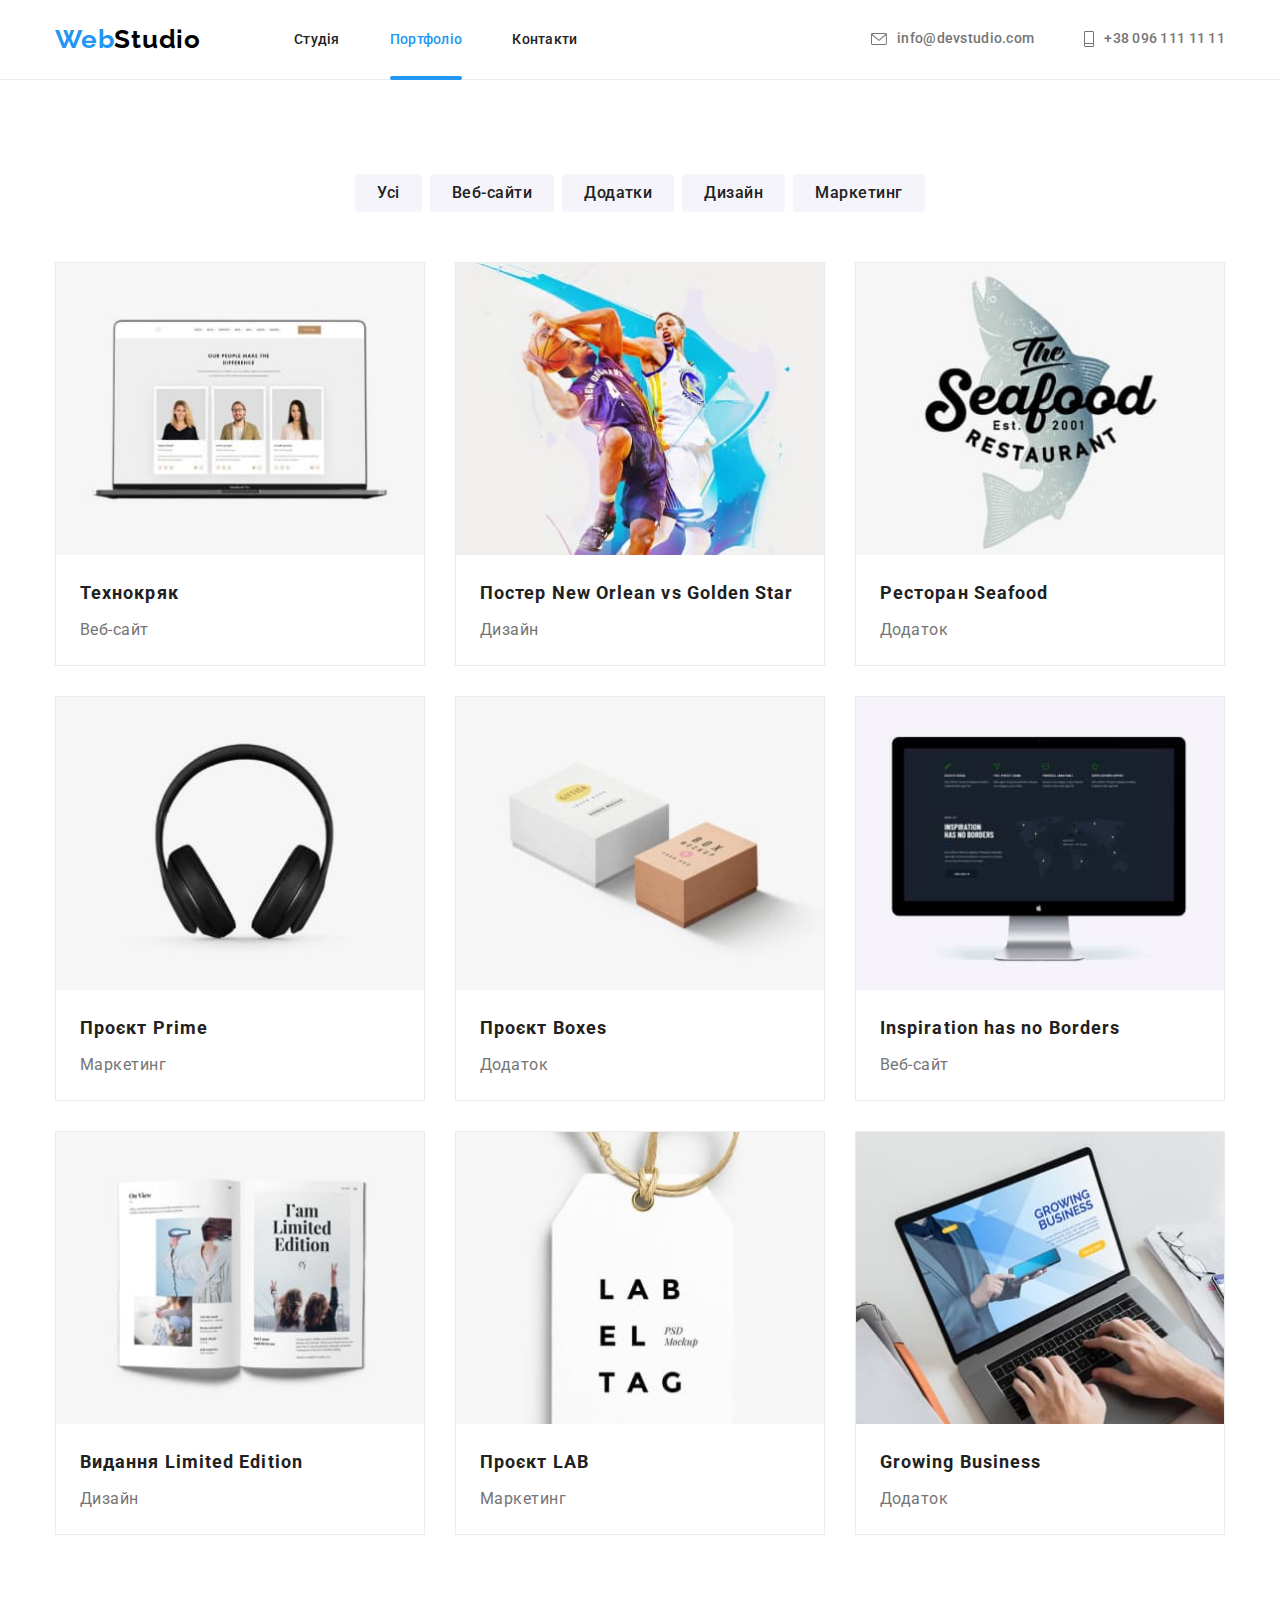
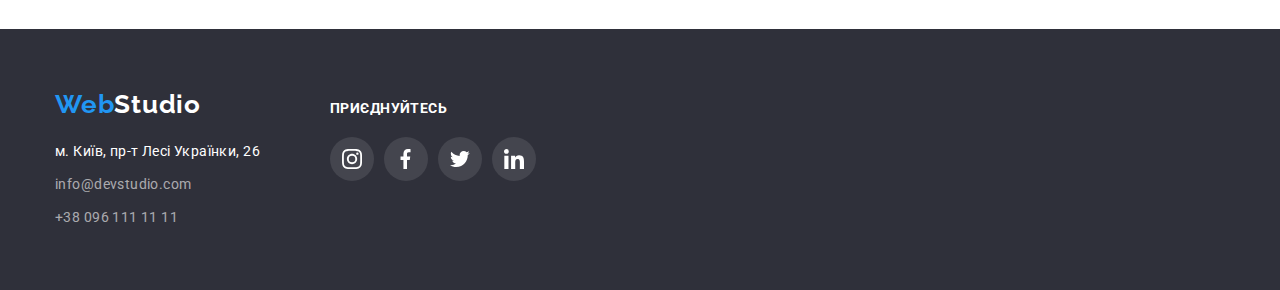
==== portfolio.html @ a6748b1b "add hw05" ====
<!DOCTYPE html>
<html lang="uk">
<head>
	<meta charset="UTF-8">
	<meta http-equiv="X-UA-Compatible" content="IE=edge">
	<meta name="viewport" content="width=<device-width>, initial-scale=1.0">
	<title>WebStudio</title>
	<link href="https://fonts.googleapis.com/css2?family=Raleway:wght@700&family=Roboto:wght@400;500;700;900&display=swap" rel="stylesheet">
	<link rel="stylesheet" href="https://cdnjs.cloudflare.com/ajax/libs/modern-normalize/1.1.0/modern-normalize.min.css">
	<link rel="stylesheet" href="./css/styles.css">
	
</head>
<body>
	<!-- HEADER -->
	<header class="header">
		<div class="container header-main">
			<a href="#" class="header-logo logo"><span>Web</span>Studio</a>
			<nav>
				<ul class="header-list">
					<li><a href="./index.html" class="header-link link">Студія</a></li>
					<li class="active active-portfolio"><a href="./portfolio.html" class="header-link link">Портфоліо</a></li>
					<li><a href="" class="header-link link">Контакти</a></li>
				</ul>
			</nav>
			<ul class="header-item">	
				<li>
					<a href="mailto:info@devstudio.com" class="header-contacts link">
						<svg class="header-mail">
							<use href="./images/icons.svg#icon-mail"></use>
						</svg>
						info@devstudio.com
					</a>
				</li>
				<li>
					<a href="tel:+380961111111" class="header-contacts link">
						<svg class="header-phone">
							<use href="./images/icons.svg#icon-phone"></use>
						</svg>
						+38 096 111 11 11
					</a>
				</li>	
			</ul>
	   </div>
	</header>

	<main>
		<!-- WORKS -->
		<section class="works section">
			<div class="container">
				<h1 class="works-title screen-reader">Портфоліо</h1>
				<ul class="works-item">
					<li>
						<button class="works-button" type="button">Усі</button>
					</li>
					<li>
						<button class="works-button" type="button">Веб-сайти</button>
					</li>
					<li>
						<button class="works-button" type="button">Додатки</button>
					</li>
					<li>
						<button class="works-button" type="button">Дизайн</button>
					</li>
					<li>
						<button class="works-button" type="button">Маркетинг</button>
					</li>
				</ul>
				<ul class="works-list">
					<li>
						<div class="works-image">
							<a href="" class="works-link"> 
								<img src="./images/img8.jpg" alt="Ноутбук" width="370" >
								<p class="works-modal">
									Ресурс пропонує комплексні пропозиції з різним рівнем функціоналу та сервісів. Все це дозволить відвідувачу отримати вичерпні відомості про компанію чи приватну особу.
								</p>
							</a>
					   </div>
						<div class="works-content">
							<h2 class="works-title">Технокряк</h2>
							<p class="works-text">Веб-сайт</p>
						</div>	
					</li>
					<li>
						<div class="works-image">
							<a href="" class="works-link"> 
								<img src="./images/img9.jpg" alt="Два баскетболіста" width="370">
								<p class="works-modal">
									Ресурс пропонує комплексні пропозиції з різним рівнем функціоналу та сервісів. Все це дозволить відвідувачу отримати вичерпні відомості про компанію чи приватну особу.
								</p>
							</a>
					   </div>
						<div class="works-content">
							<h2 class="works-title">Постер New Orlean vs Golden Star</h2>
							<p class="works-text">Дизайн</p>
						</div>	
					</li>
					<li>
						<div class="works-image">
							<a href="" class="works-link"> 
								<img src="./images/img10.jpg" alt="Логотип ресторану" width="370">
								<p class="works-modal">
									Ресурс пропонує комплексні пропозиції з різним рівнем функціоналу та сервісів. Все це дозволить відвідувачу отримати вичерпні відомості про компанію чи приватну особу.
								</p>
							</a>
					   </div>
						<div class="works-content">
							<h2 class="works-title">Ресторан Seafood</h2>
							<p class="works-text">Додаток</p>
						</div>	
					</li>
					<li>
						<div class="works-image">
							<a href="" class="works-link"> 
								<img src="./images/img11.jpg" alt="Навушники" width="370">
								<p class="works-modal">
									Ресурс пропонує комплексні пропозиції з різним рівнем функціоналу та сервісів. Все це дозволить відвідувачу отримати вичерпні відомості про компанію чи приватну особу.
								</p>
							</a>
					   </div>
						<div class="works-content">
							<h2 class="works-title">Проєкт Prime</h2>
							<p class="works-text">Маркетинг</p>
						</div>	
					</li>
					<li>
						<div class="works-image"> 
							<a href="" class="works-link"> 
								<img src="./images/img12.jpg" alt="Дві коробки" width="370">
								<p class="works-modal">
									Ресурс пропонує комплексні пропозиції з різним рівнем функціоналу та сервісів. Все це дозволить відвідувачу отримати вичерпні відомості про компанію чи приватну особу.
								</p>
							</a>
					   </div>
						<div class="works-content">
							<h2 class="works-title">Проєкт Boxes</h2>
							<p class="works-text">Додаток</p>
						</div>	
					</li>
					<li>
						<div class="works-image">
							<a href="" class="works-link"> 
								<img src="./images/img13.jpg" alt="Монітор" width="370">
								<p class="works-modal">
									Ресурс пропонує комплексні пропозиції з різним рівнем функціоналу та сервісів. Все це дозволить відвідувачу отримати вичерпні відомості про компанію чи приватну особу.
								</p>
							</a>
					   </div>
						<div class="works-content">
							<h2 class="works-title">Inspiration has no Borders</h2>
							<p class="works-text">Веб-сайт</p>
						</div>	
					</li>
					<li>
						<div class="works-image">
							<a href="" class="works-link"> 
								<img src="./images/img14.jpg" alt="Книжка" width="370">
								<p class="works-modal">
									Ресурс пропонує комплексні пропозиції з різним рівнем функціоналу та сервісів. Все це дозволить відвідувачу отримати вичерпні відомості про компанію чи приватну особу.
								</p>
							</a>
					   </div>
						<div class="works-content">
							<h2 class="works-title">Видання Limited Edition</h2>
							<p class="works-text">Дизайн</p>
						</div>	
					</li>
					<li>
						<div class="works-image">
							<a href="" class="works-link"> 
								<img src="./images/img15.jpg" alt="Стікер" width="370">
								<p class="works-modal">
									Ресурс пропонує комплексні пропозиції з різним рівнем функціоналу та сервісів. Все це дозволить відвідувачу отримати вичерпні відомості про компанію чи приватну особу.
								</p>
							</a>
					   </div>
						<div class="works-content">
							<h2 class="works-title">Проєкт LAB</h2>
							<p class="works-text">Маркетинг</p>
						</div>	
					</li>
					<li>
						<div class="works-image">
							<a href="" class="works-link"> 
								<img src="./images/img16.jpg" alt="Робота за ноутбуком" width="370">
								<p class="works-modal">
									Ресурс пропонує комплексні пропозиції з різним рівнем функціоналу та сервісів. Все це дозволить відвідувачу отримати вичерпні відомості про компанію чи приватну особу.
								</p>
							</a>
					   </div>
						<div class="works-content">
							<h2 class="works-title">Growing Business</h2>
							<p class="works-text">Додаток</p>
						</div>	
					</li>
				</ul>
		   </div>
		</section>
<!-- FOOTER -->
		<footer class="footer">
			<div class="container footer-container">
				<div class="footer-left">
				<a href="" class="footer-logo logo"><span>Web</span>Studio</a>
				<address>
					<ul class="footer-list">
						<li>
							<a href="https://www.google.com.ua/maps/place/%D0%B1%D1%83%D0%BB%D1%8C%D0%B2%D0%B0%D1%80+%D0%9B%D0%B5%D1%81%D1%96+%D0%A3%D0%BA%D1%80%D0%B0%D1%97%D0%BD%D0%BA%D0%B8,+26,+%D0%9A%D0%B8%D1%97%D0%B2,+02000/@50.4265841,30.5361971,17z/data=!3m1!4b1!4m5!3m4!1s0x40d4cf0e033ecbe9:0x57a4dffefec77da0!8m2!3d50.4265807!4d30.5383858?hl=ua" class="footer-link link-map" target="_blank">м. Київ, пр-т Лесі Українки, 26</a>
						</li>
						<li>
							<a href="mailto:info@devstudio.com" class="footer-link">info@devstudio.com</a>
						</li>
						<li>
							<a href="tel:+380961111111" class="footer-link">+38 096 111 11 11</a>
						</li>
					</ul>
				</address>
				</div>
				<div class="footer-right">
					<p class="footer-text">приєднуйтесь</p>
					<ul class="footer-items">
						<li class="footer-item">
							<a href="#" class="footer-icon">
								<svg width="20" height="20">
									<use href="./images/icons.svg#icon-instagram"></use>
								</svg>
							</a>
						</li>
						<li class="footer-item">
							<a href="#" class="footer-icon">
								<svg width="20" height="20">
									<use href="./images/icons.svg#icon-fb"></use>
								</svg>
							</a>
						</li>
						<li class="footer-item">
							<a href="#" class="footer-icon">
								<svg width="20" height="20">
									<use href="./images/icons.svg#icon-twitt"></use>
								</svg>
							</a>
						</li>
						<li class="footer-item">
							<a href="#" class="footer-icon">
								<svg width="20" height="20">
									<use href="./images/icons.svg#icon-linkedin"></use>
								</svg>
							</a>
						</li>
					</ul>
				</div>
			</div>
		</footer>
	</main>
</body>
---- css/styles.css ----
:root {
  --ff-Roboto: "Roboto", sans-serif;
  --ff-Raleway: "Raleway", sans-serif;
  --main-color-text: #757575;
  --secondary-color-text: #212121;
  --white-color-text: #ffffff;
  --black-color-text: #000000;
  --accent-color: #2196f3;
  --bg-color: #2f303a;
  --button-bg-color: #f5f4fa;
  --footer-link-color: rgba(255, 255, 255, 0.6);
  --team-item-shadow: 0px 1px 3px rgba(0, 0, 0, 0.12),
    0px 1px 1px rgba(0, 0, 0, 0.14), 0px 2px 1px rgba(0, 0, 0, 0.2);
  --works-button-shadow: 0px 3px 1px rgba(0, 0, 0, 0.1),
    0px 1px 2px rgba(0, 0, 0, 0.08), 0px 2px 2px rgba(0, 0, 0, 0.12);
  --header-border: #ececec;
  --margin-li-item: 30px;
  --social-link-color: #afb1b8;
}

h1,
h2,
h3,
h4,
h5,
h6,
p {
  margin: 0;
}

ul,
li {
  margin: 0;
  padding: 0;
}

img {
  display: block;
  max-width: 100%;
  height: auto;
}

body {
  font-family: var(--ff-Roboto);
  color: var(--main-color-text);
  margin: 0;
  padding: 0;
  font-size: 14px;
}
/* font-family: 'Raleway', sans-serif;
font-family: 'Roboto', sans-serif; */

.screen-reader {
  position: absolute;
  white-space: nowrap;
  width: 1px;
  height: 1px;
  overflow: hidden;
  border: 0;
  padding: 0;
  clip: rect(0 0 0 0);
  clip-path: inset(50%);
  margin: -1px;
}

.container {
  max-width: 1200px;
  width: 100%;
  padding: 0 15px;
  margin: 0 auto;
}
/*================= HEADER ======================*/
.header {
  border-bottom: 1px solid var(--header-border);
}

.header-main {
  display: flex;
  align-items: center;
}

.header-logo {
  margin-right: 93px;
}

.logo {
  font-family: var(--ff-Raleway);
  font-weight: 700;
  font-size: 26px;
  line-height: 1.19;
  letter-spacing: 0.03em;
  color: var(--black-color-text);
  text-decoration: none;
}

.logo span {
  color: var(--accent-color);
}

.header-list {
  display: flex;

  list-style: none;
}

.header-list li:not(:last-child) {
  margin-right: 50px;
}

.link {
  font-weight: 500;
  line-height: 1.14;
  letter-spacing: 0.02em;
  text-decoration: none;
}

.header-link {
  display: block;
  padding: 32px 0 31px;

  color: var(--secondary-color-text);

  transition: color 250ms cubic-bezier(0.4, 0, 0.2, 1);
}

.header-link:hover,
.header-link:focus {
  color: var(--accent-color);
}

.active .header-link {
  color: var(--accent-color);
}
.active {
  position: relative;
}
.active::after {
  content: " ";
  position: absolute;
  bottom: -1px;

  width: 100%;
  height: 4px;
  border-radius: 4px;
  background-color: var(--accent-color);
  display: inline-block;
}

.header-item {
  display: flex;
  margin-left: auto;

  list-style: none;
}

.header-item li:not(:last-child) {
  margin-right: 50px;
}

.header-contacts {
  display: flex;
  align-items: center;
  justify-content: center;

  fill: var(--main-color-text);
  color: var(--main-color-text);

  transition: fill 250ms cubic-bezier(0.4, 0, 0.2, 1),
    color 250ms cubic-bezier(0.4, 0, 0.2, 1);
}

.header-contacts:hover,
.header-contacts:focus {
  fill: var(--accent-color);
  color: var(--accent-color);
}

.header-mail {
  width: 16px;
  height: 12px;
  margin-right: 10px;
}

.header-phone {
  width: 10px;
  height: 16px;
  margin-right: 10px;
}

/* ======================SECTION DECISION ====================*/
.section {
  padding: 94px 0;
}

.decision {
  max-width: 1600px;
  min-height: 600px;
  margin: 0 auto;
  padding: 200px 0;
  background-color: var(--bg-color);
  text-align: center;
  background-image: linear-gradient(
      to right,
      rgba(47, 48, 58, 0.4),
      rgba(47, 48, 58, 0.4)
    ),
    url("../images/bg.jpg");
  background-repeat: no-repeat;
  background-size: cover;
  background-position: center;
}

.decision h1 {
  max-width: 700px;
  margin: 0 auto var(--margin-li-item);

  font-weight: 900;
  font-size: 44px;
  line-height: 1.36;
  letter-spacing: 0.06em;

  text-transform: uppercase;
  color: var(--white-color-text);
}

.button {
  display: block;
  margin: 0 auto;
  padding: 8px 32px;

  font-family: var(--ff-Roboto);
  font-weight: 700;
  font-size: 16px;
  line-height: 1.88;
  letter-spacing: 0.06em;
  color: var(--white-color-text);
  background-color: var(--accent-color);
  border-radius: 4px;
  border: 2px solid var(--accent-color);
  cursor: pointer;

  transition: background-color 250ms cubic-bezier(0.4, 0, 0.2, 1),
    color 250ms cubic-bezier(0.4, 0, 0.2, 1);
}

.button:hover {
  background-color: var(--white-color-text);
  color: var(--accent-color);
}

.backdrop {
  position: fixed;
  top: 0;
  left: 0;

  width: 100%;
  height: 100%;

  background-color: rgba(0, 0, 0, 0.2);

  opacity: 1;

  transition: opacity 250ms cubic-bezier(0.4, 0, 0.2, 1);
}

.backdrop.is-hidden {
  opacity: 0;
  pointer-events: none;
  visibility: hidden;
}

.backdrop.is-hidden .modal {
  transform: translate(-50%, -50%) scale(1.1);
  opacity: 0;
}

.modal {
  position: absolute;
  top: 50%;
  left: 50%;

  max-width: 528px;
  width: 100%;
  height: 581px;
  padding: 15px;

  background-color: var(--white-color-text);

  transform: translate(-50%, -50%) scale(1);

  opacity: 1;

  transition: transform 250ms cubic-bezier(0.4, 0, 0.2, 1),
    opacity 250ms cubic-bezier(0.4, 0, 0.2, 1);
}

.modal-button {
  position: absolute;
  top: 8px;
  right: 8px;
  padding: 0;
  margin: 0;

  display: flex;
  justify-content: center;
  align-items: center;

  width: 30px;
  height: 30px;

  border-radius: 50%;
  background-color: var(--white-color-text);
  border: 1px solid rgba(0, 0, 0, 0.1);

  transition: border 250ms cubic-bezier(0.4, 0, 0.2, 1),
    fill 250ms cubic-bezier(0.4, 0, 0.2, 1);
}

.modal-button:hover svg {
  fill: var(--accent-color);
}

/* =================SECTION ADVANTAGES ==================*/

.advantages {
  padding-bottom: 0;
}

.advantages-list {
  display: flex;
  flex-wrap: wrap;
  justify-content: space-between;

  list-style: none;
}

.advantages-list li {
  flex-basis: calc((100% - 90px) / 4);
}

.advantages-list li:not(:last-child) {
  margin-right: 30px;
}

.advantages-svg {
  margin-bottom: 30px;
  padding: 25px 100px;

  width: 270px;
  height: 120px;
  background-color: var(--button-bg-color);
  border-radius: 4px;
}

.advantages-svg use {
  margin: 0 auto;
}

.advantages-subtitle {
  margin-bottom: 10px;

  font-size: 14px;
  line-height: 1.14;
  letter-spacing: 0.03em;
  text-transform: uppercase;
  color: var(--secondary-color-text);
}

.advantages-text {
  line-height: 1.71;
  letter-spacing: 0.03em;
}
/*======================SECTION DOING ====================*/

.doing-title {
  margin-bottom: 50px;
}

.title {
  font-size: 36px;
  line-height: 1.16;
  text-align: center;
  letter-spacing: 0.03em;
  color: var(--secondary-color-text);
}

.doing-items {
  display: flex;
  flex-wrap: wrap;
  justify-content: space-between;

  list-style: none;
}

.doing-items li {
  position: relative;
  flex-basis: calc((100% - 60px) / 3);
}

.doing-items li:not(:last-child) {
  margin-right: 30px;
}

.applications {
  position: absolute;
  bottom: 0;
  left: 0;

  width: 100%;
  display: flex;
  justify-content: center;
  padding: 27px 10px;

  font-weight: 700;
  font-size: 14px;
  line-height: 1.14;
  letter-spacing: 0.03em;
  text-transform: uppercase;
  background-color: rgba(47, 48, 58, 0.8);

  color: var(--white-color-text);
}

/*=================== SECTION TEAM =================*/

.team {
  background-color: var(--button-bg-color);
}

.team-title {
  margin-bottom: 50px;
}

.team-list {
  display: flex;
  flex-wrap: wrap;
  justify-content: space-between;

  list-style: none;
}

.team-item {
  flex-basis: calc((100% - 90px) / 4);

  background-color: var(--white-color-text);
  box-shadow: var(--team-item-shadow);
  border-radius: 0px 0px 4px 4px;
}

.team-item:not(:last-child) {
  margin-right: 30px;
}

.team-content {
  padding: 30px 15px 16px 15px;
  text-align: center;
}

.team-subtitle {
  margin-bottom: 10px;

  font-weight: 500;
  font-size: 16px;
  line-height: 1.18;
  letter-spacing: 0.03em;
  color: var(--secondary-color-text);
}

.team-text {
  font-size: 16px;
  line-height: 1.18;
  letter-spacing: 0.03em;
}

.item-social:not(:last-child) {
  margin-right: 10px;
}
.team-social {
  padding: 0 32px 30px 32px;
  display: flex;
  justify-content: space-between;
  align-items: center;
  list-style: none;
}

.social-link {
  display: inline-flex;
  align-items: center;
  justify-content: center;

  width: 44px;
  height: 44px;
  border-radius: 50%;
  fill: var(--social-link-color);
  transition: background-color 250ms cubic-bezier(0.4, 0, 0.2, 1),
    fill 250ms cubic-bezier(0.4, 0, 0.2, 1);
}

.social-link:hover {
  background-color: var(--accent-color);
  fill: var(--white-color-text);
}

/*=================SECTION CLIENT==================== */

.client-title {
  margin-bottom: 50px;
}

.client-list {
  display: flex;
  justify-content: space-between;

  list-style: none;
}

.client-item:not(:last-child) {
  margin-right: 30px;
}

.client-link {
  display: flex;
  align-items: center;
  justify-content: center;

  width: 170px;
  height: 92px;
  margin: 0 auto;

  border: 1px solid var(--social-link-color);
  border-radius: 4px;
  fill: var(--social-link-color);

  transition: fill 250ms cubic-bezier(0.4, 0, 0.2, 1),
    border 250ms cubic-bezier(0.4, 0, 0.2, 1);
}

.client-link:hover {
  fill: var(--accent-color);
  border: 1px solid var(--accent-color);
}
/*=======================FOOTER ======================*/
.footer {
  padding: 60px 0;
  background-color: var(--bg-color);
}

.footer-container {
  display: flex;
}

.footer-left {
  margin-right: 70px;
}

.footer-logo {
  display: block;
  margin-bottom: 20px;

  color: var(--white-color-text);
}

.footer-list {
  font-style: normal;
  list-style: none;
}

.footer-list li:not(:last-child) {
  margin-bottom: 9px;
}

.footer-link {
  text-decoration: none;
  line-height: 1.71;
  letter-spacing: 0.03em;
  color: var(--footer-link-color);

  transition: color 250ms cubic-bezier(0.4, 0, 0.2, 1);
}

.link-map {
  color: var(--white-color-text);

  transition: color 250ms cubic-bezier(0.4, 0, 0.2, 1);
}

.footer-link:hover,
.footer-link:focus {
  color: var(--white-color-text);
}

.link-map:hover,
.link-map:active {
  color: var(--footer-link-color);
}

.footer-right {
  padding-top: 12px;
}
.footer-text {
  margin-bottom: 20px;

  font-weight: 700;
  line-height: 1.14;
  letter-spacing: 0.03em;
  text-transform: uppercase;
  color: var(--white-color-text);
}

.footer-items {
  display: flex;

  list-style: none;
}

.footer-item:not(:last-child) {
  margin-right: 10px;
}

.footer-icon {
  display: flex;
  align-items: center;
  justify-content: center;

  width: 44px;
  height: 44px;
  border-radius: 50%;
  background-color: rgba(255, 255, 255, 0.1);
  fill: var(--white-color-text);

  transition: background-color 250ms cubic-bezier(0.4, 0, 0.2, 1);
}

.footer-icon:hover {
  background-color: var(--accent-color);
}

/*================ PAGE PORTFOLIO===================*/

/* ===================SECTION PORTFOLIO =================*/

.works-item {
  display: flex;
  justify-content: center;
  margin-bottom: 50px;

  list-style: none;
}

.works-item li:not(:last-child) {
  margin-right: 8px;
}

.works-button {
  display: block;
  padding: 6px 22px;
  font-family: var(--ff-Roboto);
  font-weight: 500;
  font-size: 16px;
  line-height: 1.62;
  text-align: center;
  letter-spacing: 0.03em;
  border: none;
  border-radius: 4px;
  color: var(--secondary-color-text);
  background-color: var(--button-bg-color);
  cursor: pointer;

  transition: background-color 250ms cubic-bezier(0.4, 0, 0.2, 1),
    color cubic-bezier(0.4, 0, 0.2, 1), box-shadow cubic-bezier(0.4, 0, 0.2, 1);
}

.works-button:hover,
.works-button:focus {
  color: var(--white-color-text);
  background-color: var(--accent-color);
  box-shadow: var(--works-button-shadow);
}

.works-list {
  display: flex;
  flex-wrap: wrap;
  justify-content: space-between;

  list-style: none;
}

.works-list li {
  margin-right: 30px;
  margin-bottom: 30px;
  flex-basis: calc((100% - 60px) / 3);

  border: 1px solid var(--header-border);

  transition: box-shadow 250ms cubic-bezier(0.4, 0, 0.2, 1);
}

.works-list li:nth-child(3n) {
  margin-right: 0;
}

.works-list li:nth-last-child(-n + 3) {
  margin-bottom: 0;
}

.works-list li:hover {
  box-shadow: var(--works-button-shadow);
}

.works-image {
  overflow: hidden;
  position: relative;
}

/* .works-link:hover::before {
  opacity: 1;
} */

/* .works-link::before {
  display: inline-block;
  position: absolute;
  content: "";

  width: 100%;
  height: 100%;

  background-color: rgba(33, 150, 243, 0.9);

  transform: translateY(100%);

  transition: transform 250ms cubic-bezier(0.4, 0, 0.2, 1);

   opacity: 0; 
} */

.works-modal {
  position: absolute;
  top: 0;
  left: 0;

  padding: 63px 24px;

  font-weight: 400;
  font-size: 18px;
  line-height: 1.56;
  letter-spacing: 0.03em;

  color: var(--white-color-text);
  background-color: rgba(33, 150, 243, 0.9);

  transform: translateY(100%);

  transition: transform 250ms cubic-bezier(0.4, 0, 0.2, 1);

  /* opacity: 0; */
}

.works-list li:hover .works-link::before {
  transform: translateY(0);
}

.works-list li:hover .works-modal {
  transform: translateY(0);
}

.works-content {
  padding: 20px 24px;
}

.works-title {
  margin-bottom: 4px;

  font-size: 18px;
  line-height: 2;
  letter-spacing: 0.06em;
  color: var(--secondary-color-text);
}

.works-text {
  font-size: 16px;
  line-height: 1.88;
  letter-spacing: 0.03em;
  color: var(--main-color-text);
}
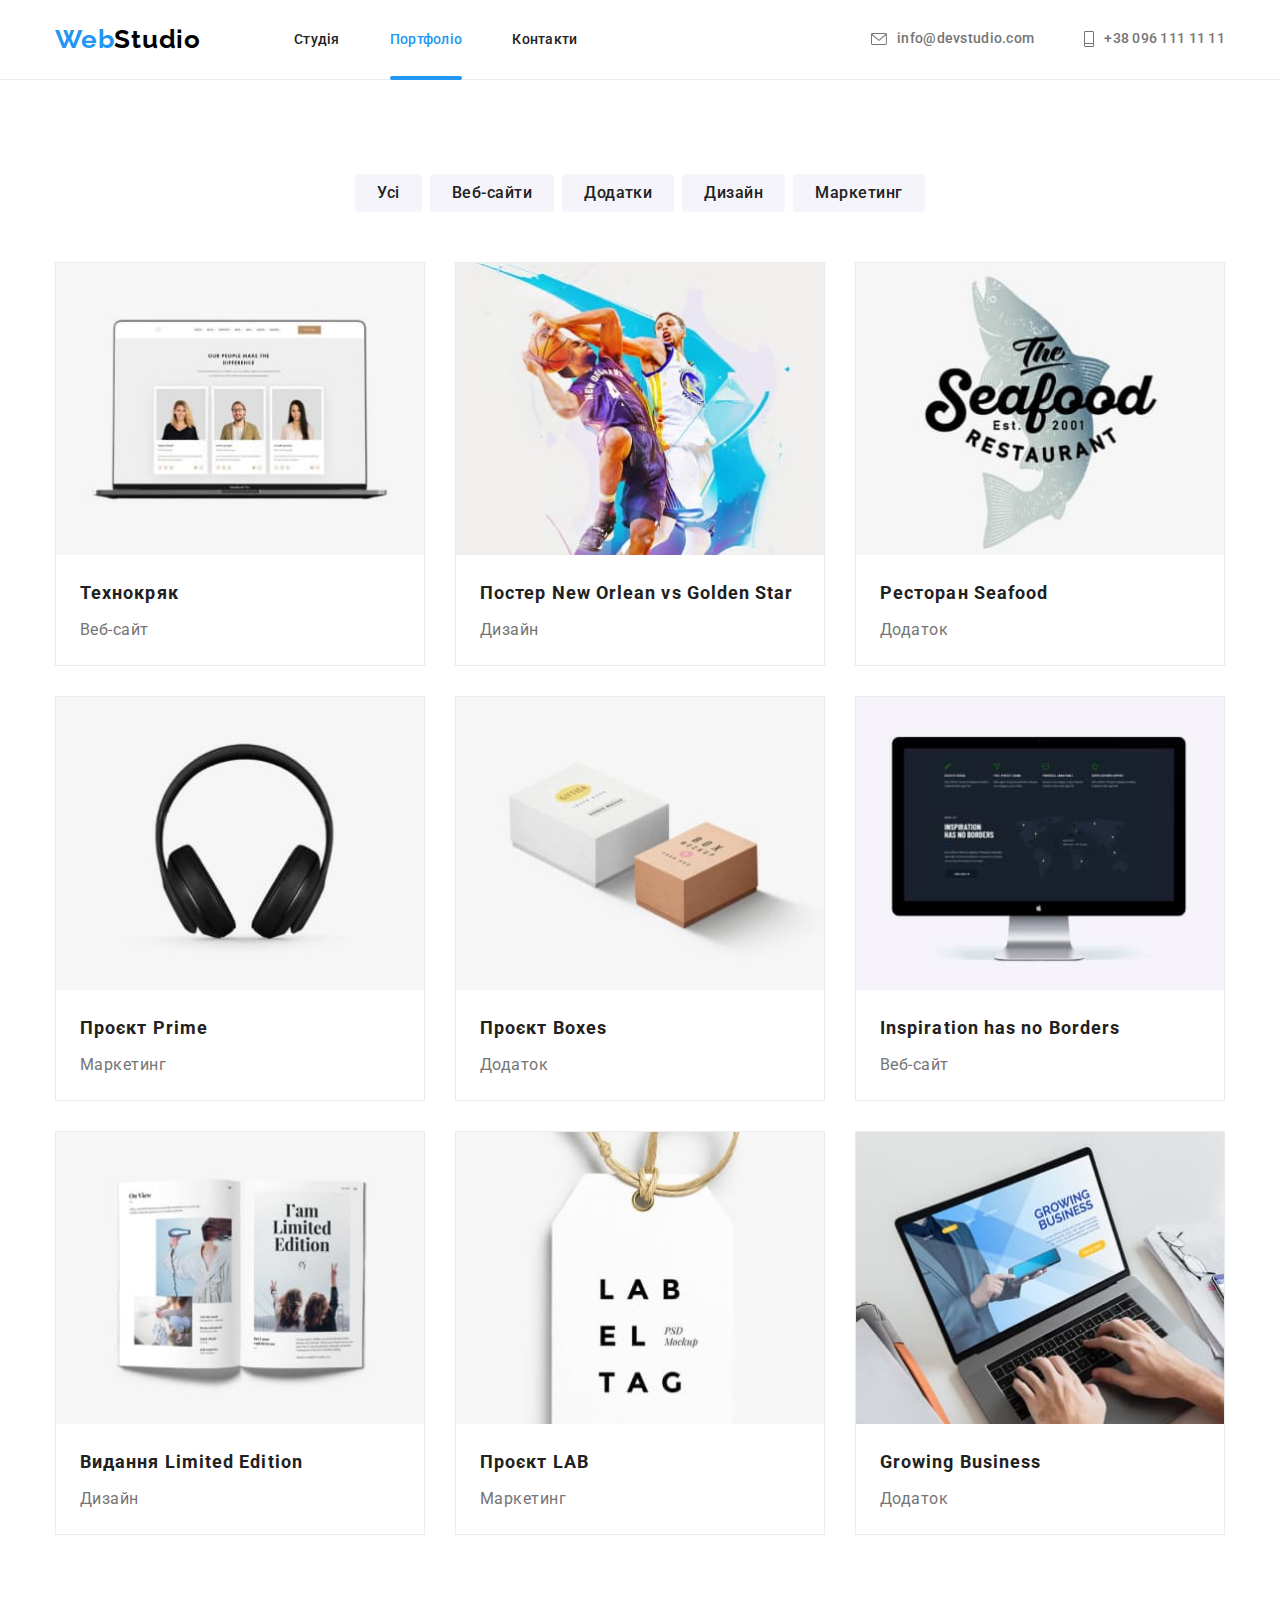
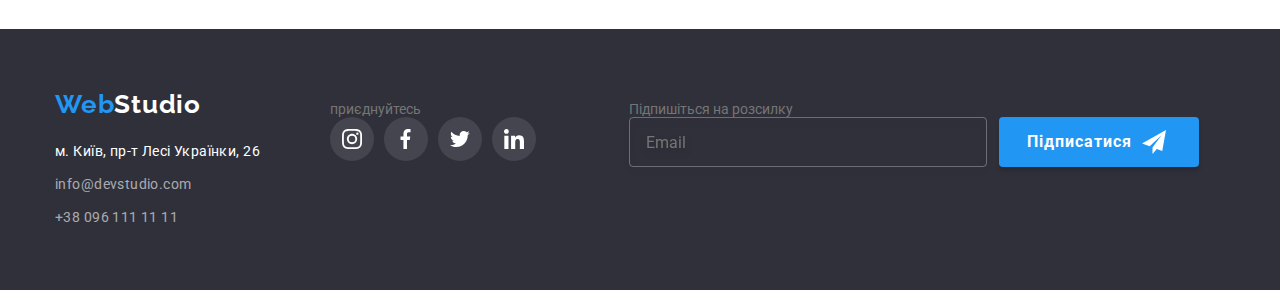
==== commit 9ac79dac: "add footer form" ====
--- a/portfolio.html
+++ b/portfolio.html
@@ -247,6 +247,18 @@
 						</li>
 					</ul>
 				</div>
+				<div class="footer-sub">
+					<p class="form-text">Підпишіться на розсилку</p>
+					<form action="" class="footer-form">
+						<input class="footer-input" type="email" name="email" placeholder="Email">
+						<button class="button-form" type="submit">
+							Підписатися
+							<svg class="button-icon" width="24" height="24">
+								<use href="./images/icons.svg#icon-send"></use>
+							</svg>
+						</button>
+					</form>
+				</div>
 			</div>
 		</footer>
 	</main>
--- a/css/styles.css
+++ b/css/styles.css
@@ -596,8 +596,10 @@
 
 .footer-right {
   padding-top: 12px;
-}
-.footer-text {
+  margin-right: 93px;
+}
+
+.text {
   margin-bottom: 20px;
 
   font-weight: 700;
@@ -633,6 +635,69 @@
 
 .footer-icon:hover {
   background-color: var(--accent-color);
+}
+
+/* ===================FOOTER FORM ===================*/
+.footer-sub {
+  padding-top: 12px;
+}
+
+.footer-form {
+  display: flex;
+  align-items: center;
+}
+
+.footer-input {
+  padding: 0;
+  padding-left: 16px;
+  margin-right: 12px;
+
+  width: 358px;
+  height: 50px;
+
+  border: 1px solid rgba(255, 255, 255, 0.3);
+  filter: drop-shadow(0px 4px 4px rgba(0, 0, 0, 0.15));
+  border-radius: 4px;
+  background-color: transparent;
+
+  font-size: 16px;
+  color: var(--white-color-text);
+}
+
+.footer-input:focus {
+  outline: none;
+  border-color: var(--accent-color);
+}
+
+.button-form {
+  padding: 10px 28px;
+  width: 200px;
+
+  display: inline-flex;
+  align-items: center;
+
+  background-color: var(--accent-color);
+  box-shadow: 0px 4px 4px rgba(0, 0, 0, 0.15);
+  border-radius: 4px;
+  border: none;
+  font-family: var(--ff-Roboto);
+  font-weight: 700;
+  font-size: 16px;
+  line-height: 1.88;
+  letter-spacing: 0.06em;
+  color: var(--white-color-text);
+
+  cursor: pointer;
+  transition: background-color 250ms cubic-bezier(0.4, 0, 0.2, 1);
+}
+
+.button-form:hover,
+.button-form:focus {
+  background-color: rgba(255, 255, 255, 0.1);
+}
+
+.button-icon {
+  margin-left: 10px;
 }
 
 /*================ PAGE PORTFOLIO===================*/
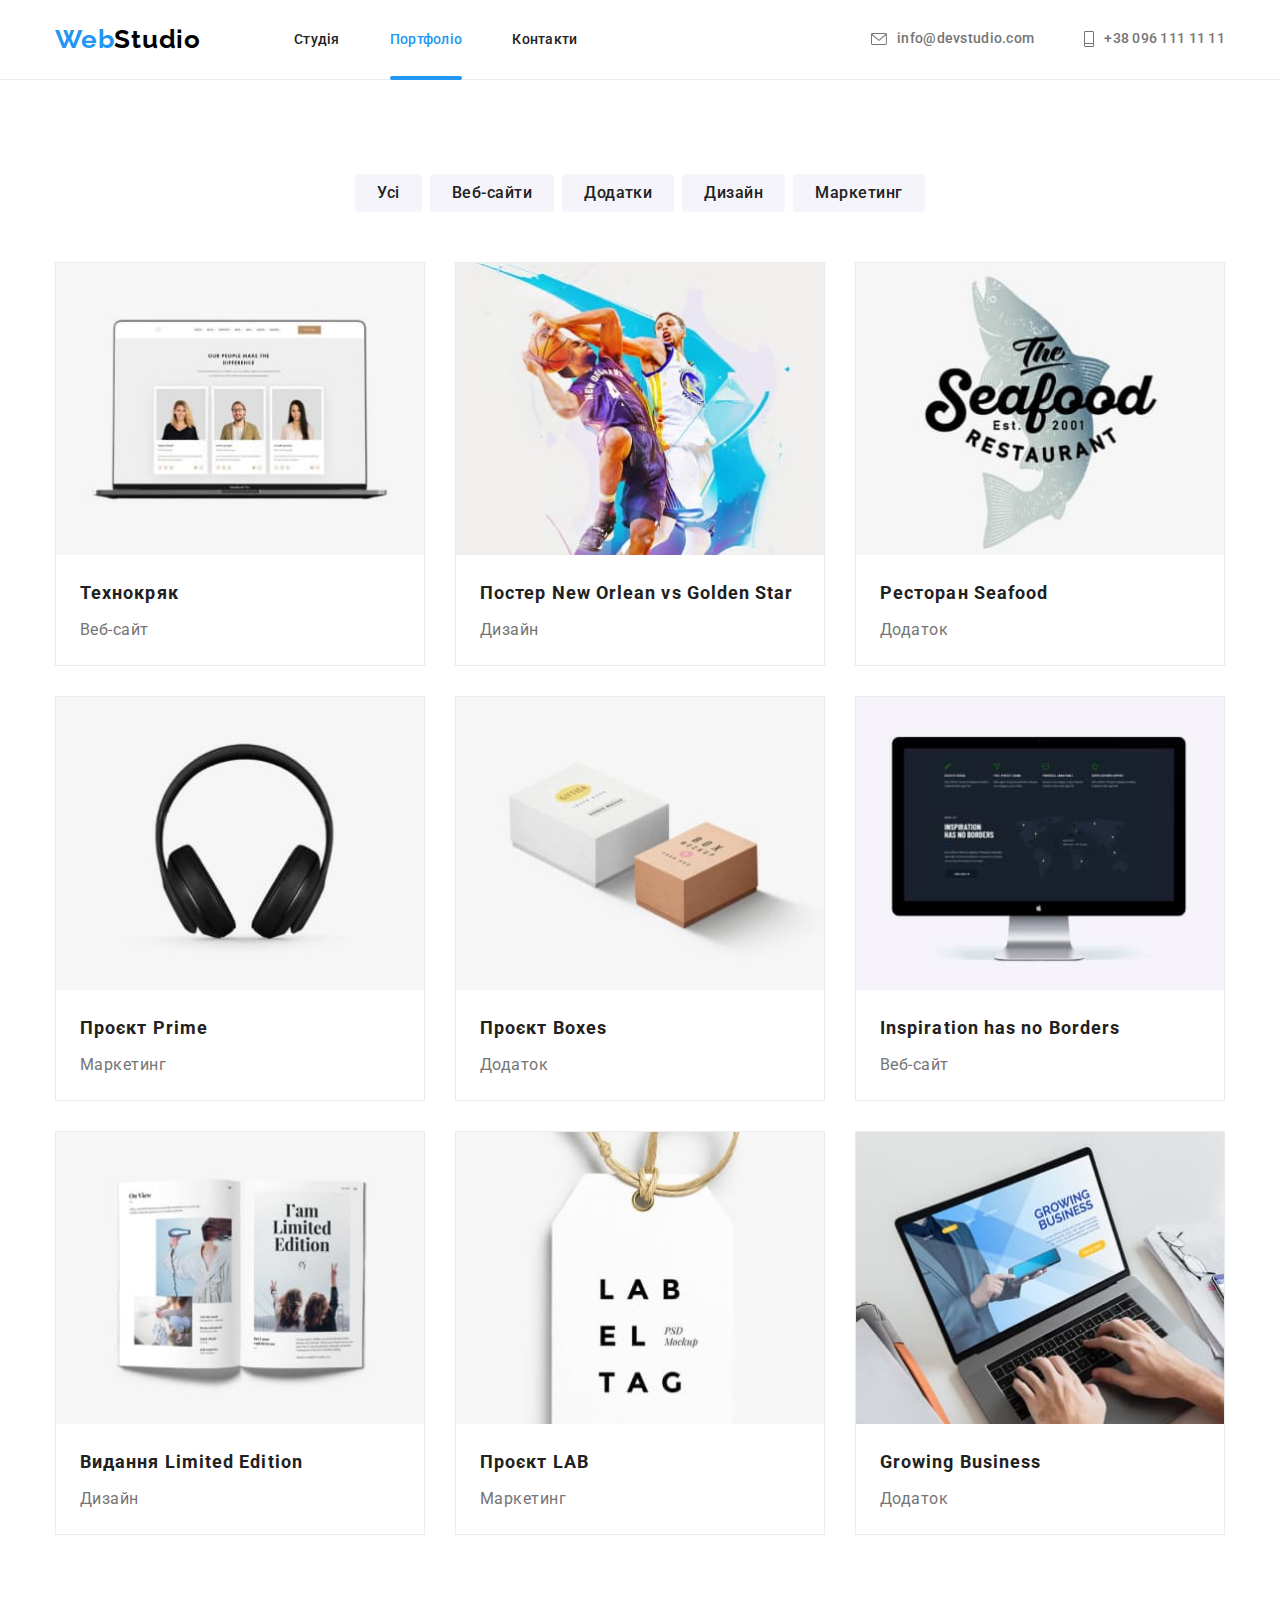
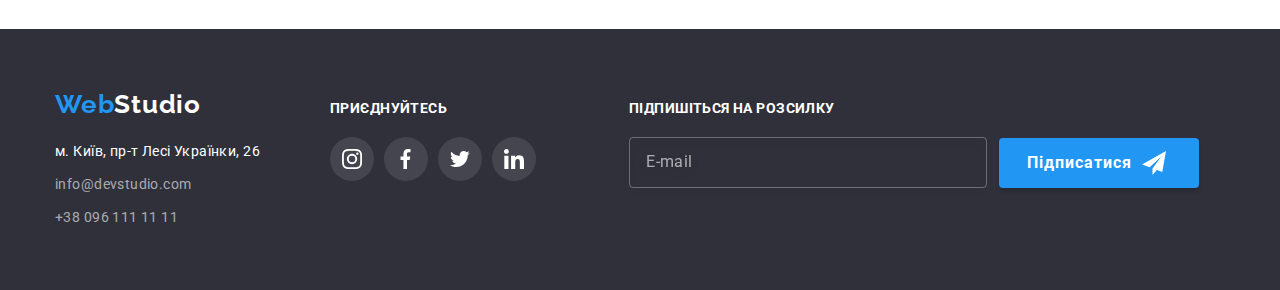
==== commit c6078fea: "add form to modal" ====
--- a/portfolio.html
+++ b/portfolio.html
@@ -215,7 +215,7 @@
 				</address>
 				</div>
 				<div class="footer-right">
-					<p class="footer-text">приєднуйтесь</p>
+					<p class="footer-text text">приєднуйтесь</p>
 					<ul class="footer-items">
 						<li class="footer-item">
 							<a href="#" class="footer-icon">
@@ -248,9 +248,11 @@
 					</ul>
 				</div>
 				<div class="footer-sub">
-					<p class="form-text">Підпишіться на розсилку</p>
 					<form action="" class="footer-form">
-						<input class="footer-input" type="email" name="email" placeholder="Email">
+						<div class="footer-send">
+							<label for="footer-email">Підпишіться на розсилку</label>
+							<input class="footer-input" type="email" name="email" id="footer-email" placeholder="E-mail">
+						</div>
 						<button class="button-form" type="submit">
 							Підписатися
 							<svg class="button-icon" width="24" height="24">
--- a/css/styles.css
+++ b/css/styles.css
@@ -282,7 +282,6 @@
   max-width: 528px;
   width: 100%;
   height: 581px;
-  padding: 15px;
 
   background-color: var(--white-color-text);
 
@@ -320,6 +319,99 @@
   fill: var(--accent-color);
 }
 
+/* =================MODAL FORM===================== */
+
+.decision-form {
+  width: 100%;
+  padding: 40px;
+}
+.decision-form-text {
+  margin-bottom: 12px;
+
+  font-weight: 700;
+  font-size: 20px;
+  line-height: 1.15;
+  text-align: center;
+  letter-spacing: 0.03em;
+  color: var(--secondary-color-text);
+}
+
+.form-field {
+  display: flex;
+  flex-direction: column;
+  align-items: flex-start;
+  margin-bottom: 10px;
+}
+
+.form-field label {
+  margin-bottom: 4px;
+
+  font-size: 12px;
+  line-height: 1.16;
+  letter-spacing: 0.01em;
+  color: var(--main-color-text);
+}
+
+.form-field input {
+  width: 100%;
+  padding: 14px;
+
+  border: 1px solid rgba(33, 33, 33, 0.2);
+  border-radius: 4px;
+}
+
+.form-field textarea {
+  width: 100%;
+  height: 120px;
+  padding: 12px 16px;
+  margin-bottom: 10px;
+  resize: none;
+  border: 1px solid rgba(33, 33, 33, 0.2);
+  border-radius: 4px;
+}
+
+.form-field textarea::placeholder {
+  font-size: 12px;
+  line-height: 1.16;
+  letter-spacing: 0.01em;
+  color: rgba(117, 117, 117, 0.5);
+}
+
+.form-check {
+  display: flex;
+  align-items: center;
+  margin-bottom: 30px;
+}
+
+.form-check input {
+  margin-right: 9px;
+}
+
+.form-check label {
+  font-size: 14px;
+  line-height: 1.71;
+  letter-spacing: 0.03em;
+  color: var(--main-color-text);
+}
+
+.agreement-icon {
+  color: var(--accent-color);
+}
+
+.decision-button {
+  padding: 10px 52px;
+  font-weight: 700;
+  font-size: 16px;
+  line-height: 1.88;
+  letter-spacing: 0.06em;
+  color: var(--white-color-text);
+  background-color: var(--accent-color);
+  box-shadow: 0px 4px 4px rgba(0, 0, 0, 0.15);
+  border-radius: 4px;
+  border: none;
+  cursor: pointer;
+}
+
 /* =================SECTION ADVANTAGES ==================*/
 
 .advantages {
@@ -644,16 +736,29 @@
 
 .footer-form {
   display: flex;
-  align-items: center;
+  align-items: flex-end;
+}
+
+.footer-send {
+  display: flex;
+  flex-direction: column;
+}
+
+.footer-form label {
+  margin-bottom: 20px;
+
+  font-weight: 700;
+  line-height: 1.14;
+  letter-spacing: 0.03em;
+  text-transform: uppercase;
+  color: var(--white-color-text);
 }
 
 .footer-input {
-  padding: 0;
-  padding-left: 16px;
+  padding: 15px 16px;
   margin-right: 12px;
 
   width: 358px;
-  height: 50px;
 
   border: 1px solid rgba(255, 255, 255, 0.3);
   filter: drop-shadow(0px 4px 4px rgba(0, 0, 0, 0.15));
@@ -662,6 +767,13 @@
 
   font-size: 16px;
   color: var(--white-color-text);
+}
+
+.footer-input::placeholder {
+  font-size: 16px;
+  line-height: 1.25;
+  letter-spacing: 0.03em;
+  color: rgba(255, 255, 255, 0.6);
 }
 
 .footer-input:focus {
